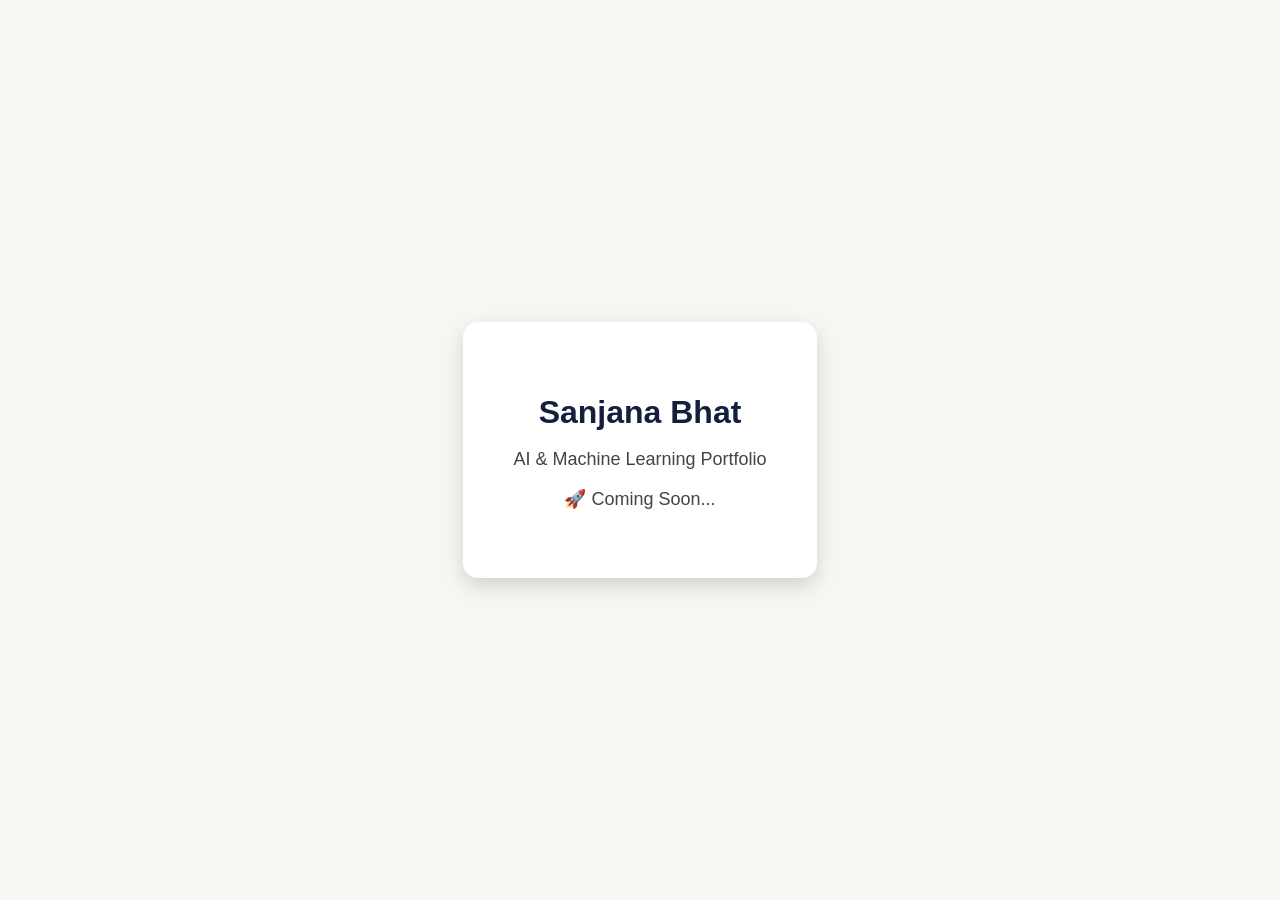
==== index.html @ 300ac65f "Add initial HTML structure for portfolio page" ====
<!DOCTYPE html>
<html lang="en">
<head>
<meta charset="UTF-8">
<meta name="viewport" content="width=device-width, initial-scale=1.0">
<title>Sanjana Bhat</title>

<style>

body{

display:flex;

justify-content:center;

align-items:center;

height:100vh;

margin:0;

background:#F7F6F3;

font-family:Arial,sans-serif;

}

.card{

text-align:center;

padding:50px;

background:white;

border-radius:15px;

box-shadow:0 8px 20px rgba(0,0,0,0.15);

}

h1{

color:#12203D;

margin-bottom:10px;

}

p{

color:#444;

font-size:18px;

}

</style>

</head>

<body>

<div class="card">

<h1>Sanjana Bhat</h1>

<p>AI & Machine Learning Portfolio</p>

<p>🚀 Coming Soon...</p>

</div>

</body>

</html>
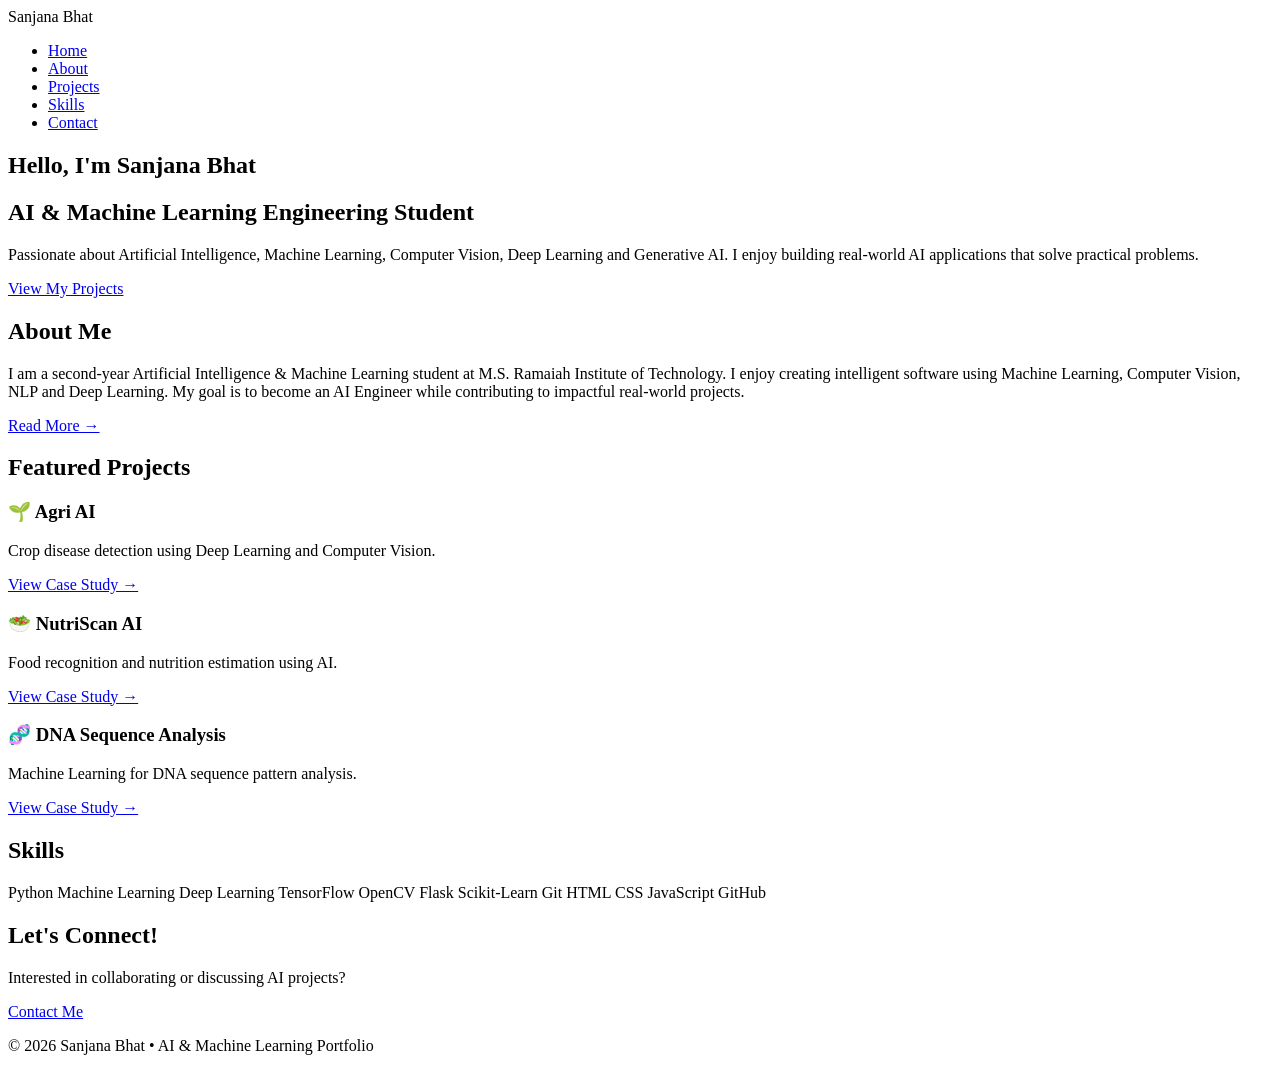
==== commit 6679aa2f: "Update index.html" ====
--- a/index.html
+++ b/index.html
@@ -1,76 +1,217 @@
 <!DOCTYPE html>
 <html lang="en">
 <head>
-<meta charset="UTF-8">
-<meta name="viewport" content="width=device-width, initial-scale=1.0">
-<title>Sanjana Bhat</title>
-
-<style>
-
-body{
-
-display:flex;
-
-justify-content:center;
-
-align-items:center;
-
-height:100vh;
-
-margin:0;
-
-background:#F7F6F3;
-
-font-family:Arial,sans-serif;
-
-}
-
-.card{
-
-text-align:center;
-
-padding:50px;
-
-background:white;
-
-border-radius:15px;
-
-box-shadow:0 8px 20px rgba(0,0,0,0.15);
-
-}
-
-h1{
-
-color:#12203D;
-
-margin-bottom:10px;
-
-}
-
-p{
-
-color:#444;
-
-font-size:18px;
-
-}
-
-</style>
-
+    <meta charset="UTF-8">
+    <meta name="viewport" content="width=device-width, initial-scale=1.0">
+    <title>Sanjana Bhat | AI & ML Portfolio</title>
+
+    <link rel="stylesheet" href="css/style.css">
+
+    <link href="https://fonts.googleapis.com/css2?family=Poppins:wght@300;400;600;700&display=swap" rel="stylesheet">
 </head>
 
 <body>
 
+<header>
+
+<nav class="navbar">
+
+<div class="logo">
+Sanjana Bhat
+</div>
+
+<ul class="nav-links">
+
+<li><a href="index.html">Home</a></li>
+
+<li><a href="about.html">About</a></li>
+
+<li><a href="projects.html">Projects</a></li>
+
+<li><a href="skills.html">Skills</a></li>
+
+<li><a href="contact.html">Contact</a></li>
+
+</ul>
+
+</nav>
+
+</header>
+
+<section class="hero">
+
+<div class="hero-content">
+
+<h1>Hello, I'm <span>Sanjana Bhat</span></h1>
+
+<h2>AI & Machine Learning Engineering Student</h2>
+
+<p>
+
+Passionate about Artificial Intelligence, Machine Learning, Computer Vision,
+Deep Learning and Generative AI. I enjoy building real-world AI applications
+that solve practical problems.
+
+</p>
+
+<a href="projects.html" class="btn">
+View My Projects
+</a>
+
+</div>
+
+</section>
+
+<section class="about-preview">
+
+<h2>About Me</h2>
+
+<p>
+
+I am a second-year Artificial Intelligence & Machine Learning student at
+M.S. Ramaiah Institute of Technology. I enjoy creating intelligent software
+using Machine Learning, Computer Vision, NLP and Deep Learning.
+
+My goal is to become an AI Engineer while contributing to impactful real-world
+projects.
+
+</p>
+
+<a href="about.html" class="btn-small">
+
+Read More →
+
+</a>
+
+</section>
+
+<section class="projects-preview">
+
+<h2>Featured Projects</h2>
+
+<div class="cards">
+
 <div class="card">
 
-<h1>Sanjana Bhat</h1>
-
-<p>AI & Machine Learning Portfolio</p>
-
-<p>🚀 Coming Soon...</p>
-
-</div>
+<h3>🌱 Agri AI</h3>
+
+<p>
+
+Crop disease detection using Deep Learning and Computer Vision.
+
+</p>
+
+<a href="projects/agriai.html">
+
+View Case Study →
+
+</a>
+
+</div>
+
+<div class="card">
+
+<h3>🥗 NutriScan AI</h3>
+
+<p>
+
+Food recognition and nutrition estimation using AI.
+
+</p>
+
+<a href="projects/nutriscan.html">
+
+View Case Study →
+
+</a>
+
+</div>
+
+<div class="card">
+
+<h3>🧬 DNA Sequence Analysis</h3>
+
+<p>
+
+Machine Learning for DNA sequence pattern analysis.
+
+</p>
+
+<a href="projects/dna.html">
+
+View Case Study →
+
+</a>
+
+</div>
+
+</div>
+
+</section>
+
+<section class="skills-preview">
+
+<h2>Skills</h2>
+
+<div class="skills">
+
+<span>Python</span>
+
+<span>Machine Learning</span>
+
+<span>Deep Learning</span>
+
+<span>TensorFlow</span>
+
+<span>OpenCV</span>
+
+<span>Flask</span>
+
+<span>Scikit-Learn</span>
+
+<span>Git</span>
+
+<span>HTML</span>
+
+<span>CSS</span>
+
+<span>JavaScript</span>
+
+<span>GitHub</span>
+
+</div>
+
+</section>
+
+<section class="contact-preview">
+
+<h2>Let's Connect!</h2>
+
+<p>
+
+Interested in collaborating or discussing AI projects?
+
+</p>
+
+<a href="contact.html" class="btn">
+
+Contact Me
+
+</a>
+
+</section>
+
+<footer>
+
+<p>
+
+© 2026 Sanjana Bhat • AI & Machine Learning Portfolio
+
+</p>
+
+</footer>
+
+<script src="js/script.js"></script>
 
 </body>
-
 </html>
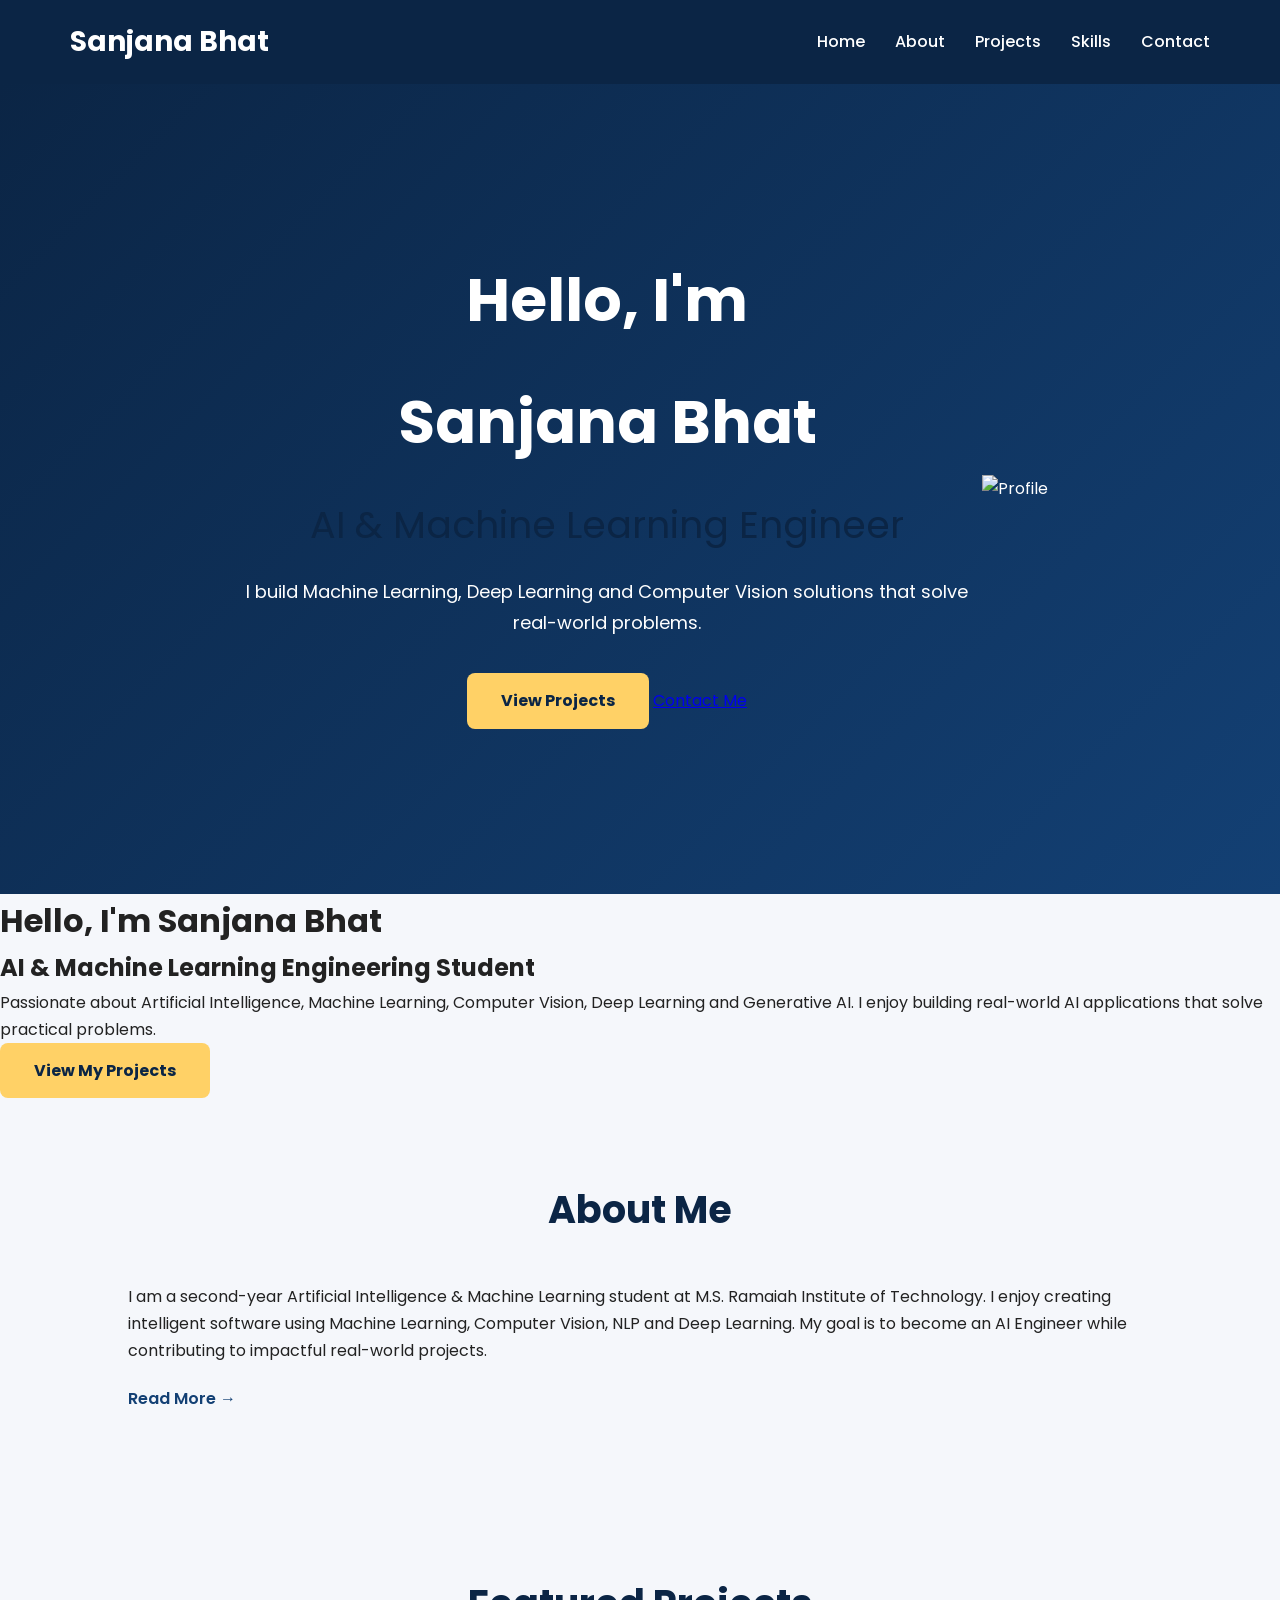
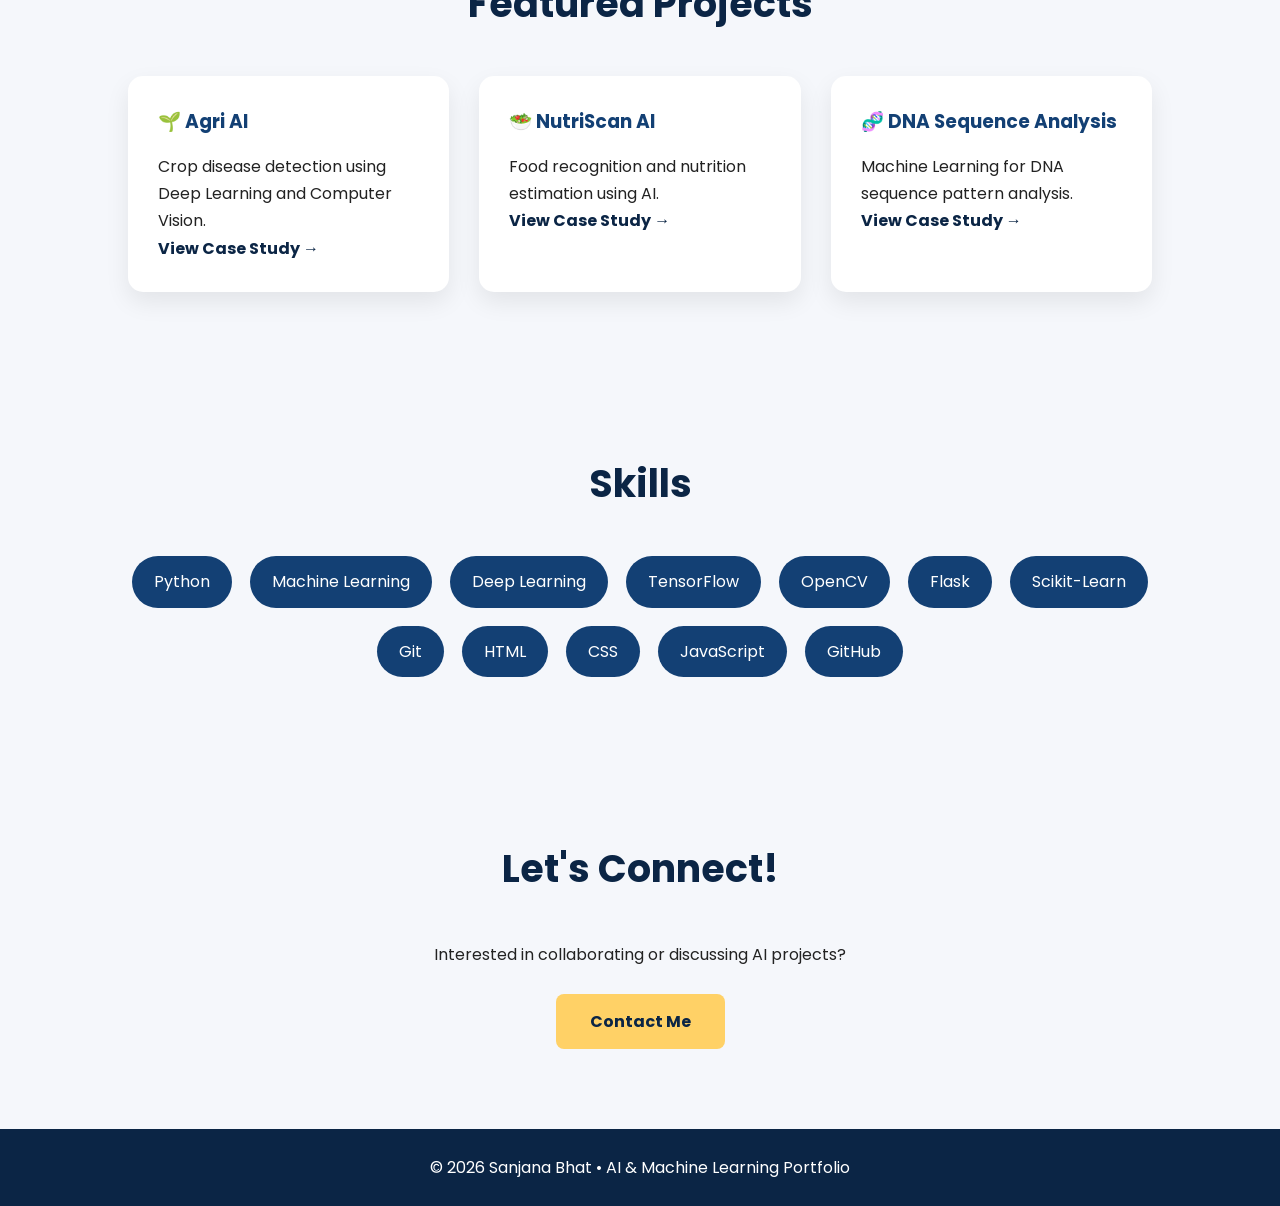
==== commit 5b43411e: "Add hero section with introduction and buttons Added hero section with personal introduction and pro" ====
--- a/index.html
+++ b/index.html
@@ -42,6 +42,46 @@
 
 <div class="hero-content">
 
+<h1>Hello, I'm</h1>
+
+<h1 class="highlight">
+Sanjana Bhat
+</h1>
+
+<h2>
+AI & Machine Learning Engineer
+</h2>
+
+<p>
+
+I build Machine Learning, Deep Learning and Computer Vision solutions that solve real-world problems.
+
+</p>
+
+<div class="hero-buttons">
+
+<a href="projects.html" class="btn">
+View Projects
+</a>
+
+<a href="contact.html" class="btn-outline">
+Contact Me
+</a>
+
+</div>
+
+</div>
+
+<div class="hero-image">
+
+<img src="images/profile.png" alt="Profile">
+
+</div>
+
+</section>
+
+<div class="hero-content">
+
 <h1>Hello, I'm <span>Sanjana Bhat</span></h1>
 
 <h2>AI & Machine Learning Engineering Student</h2>
--- a/css/style.css
+++ b/css/style.css
@@ -0,0 +1,241 @@
+/* ==========================
+   Google Font
+========================== */
+
+@import url('https://fonts.googleapis.com/css2?family=Poppins:wght@300;400;500;600;700&display=swap');
+
+/* ==========================
+   Reset
+========================== */
+
+*{
+    margin:0;
+    padding:0;
+    box-sizing:border-box;
+    scroll-behavior:smooth;
+}
+
+body{
+    font-family:'Poppins',sans-serif;
+    background:#f5f7fb;
+    color:#222;
+    line-height:1.7;
+}
+
+/* ==========================
+   Navbar
+========================== */
+
+header{
+    width:100%;
+    background:#0b2545;
+    position:sticky;
+    top:0;
+    z-index:1000;
+}
+
+.navbar{
+    max-width:1200px;
+    margin:auto;
+    display:flex;
+    justify-content:space-between;
+    align-items:center;
+    padding:18px 30px;
+}
+
+.logo{
+    color:white;
+    font-size:28px;
+    font-weight:700;
+}
+
+.nav-links{
+    list-style:none;
+    display:flex;
+    gap:30px;
+}
+
+.nav-links a{
+    color:white;
+    text-decoration:none;
+    transition:.3s;
+    font-weight:500;
+}
+
+.nav-links a:hover{
+    color:#ffd166;
+}
+
+/* ==========================
+   Hero
+========================== */
+
+.hero{
+    min-height:90vh;
+    display:flex;
+    justify-content:center;
+    align-items:center;
+    text-align:center;
+    padding:40px;
+    background:linear-gradient(135deg,#0b2545,#134074);
+    color:white;
+}
+
+.hero h1{
+    font-size:60px;
+    margin-bottom:20px;
+}
+
+.hero span{
+    color:#ffd166;
+}
+
+.hero h2{
+    margin-bottom:20px;
+    font-weight:400;
+}
+
+.hero p{
+    max-width:750px;
+    margin:auto;
+    font-size:18px;
+    margin-bottom:35px;
+}
+
+.btn{
+    display:inline-block;
+    padding:14px 34px;
+    border-radius:8px;
+    background:#ffd166;
+    color:#0b2545;
+    text-decoration:none;
+    font-weight:bold;
+    transition:.3s;
+}
+
+.btn:hover{
+    background:white;
+}
+
+.btn-small{
+    display:inline-block;
+    margin-top:20px;
+    color:#134074;
+    text-decoration:none;
+    font-weight:600;
+}
+
+/* ==========================
+   Sections
+========================== */
+
+section{
+    padding:80px 10%;
+}
+
+section h2{
+    text-align:center;
+    margin-bottom:40px;
+    font-size:38px;
+    color:#0b2545;
+}
+
+/* ==========================
+   Cards
+========================== */
+
+.cards{
+    display:grid;
+    grid-template-columns:repeat(auto-fit,minmax(280px,1fr));
+    gap:30px;
+}
+
+.card{
+    background:white;
+    padding:30px;
+    border-radius:15px;
+    box-shadow:0 10px 25px rgba(0,0,0,.08);
+    transition:.3s;
+}
+
+.card:hover{
+    transform:translateY(-10px);
+}
+
+.card h3{
+    margin-bottom:15px;
+    color:#134074;
+}
+
+.card a{
+    text-decoration:none;
+    color:#0b2545;
+    font-weight:bold;
+}
+
+/* ==========================
+   Skills
+========================== */
+
+.skills{
+    display:flex;
+    flex-wrap:wrap;
+    justify-content:center;
+    gap:18px;
+}
+
+.skills span{
+    background:#134074;
+    color:white;
+    padding:12px 22px;
+    border-radius:30px;
+}
+
+/* ==========================
+   Contact
+========================== */
+
+.contact-preview{
+    text-align:center;
+}
+
+.contact-preview p{
+    margin-bottom:25px;
+}
+
+/* ==========================
+   Footer
+========================== */
+
+footer{
+    background:#0b2545;
+    color:white;
+    text-align:center;
+    padding:25px;
+}
+
+/* ==========================
+   Responsive
+========================== */
+
+@media(max-width:768px){
+
+.hero h1{
+    font-size:38px;
+}
+
+.navbar{
+    flex-direction:column;
+}
+
+.nav-links{
+    margin-top:20px;
+    flex-wrap:wrap;
+    justify-content:center;
+}
+
+section{
+    padding:60px 8%;
+}
+
+}
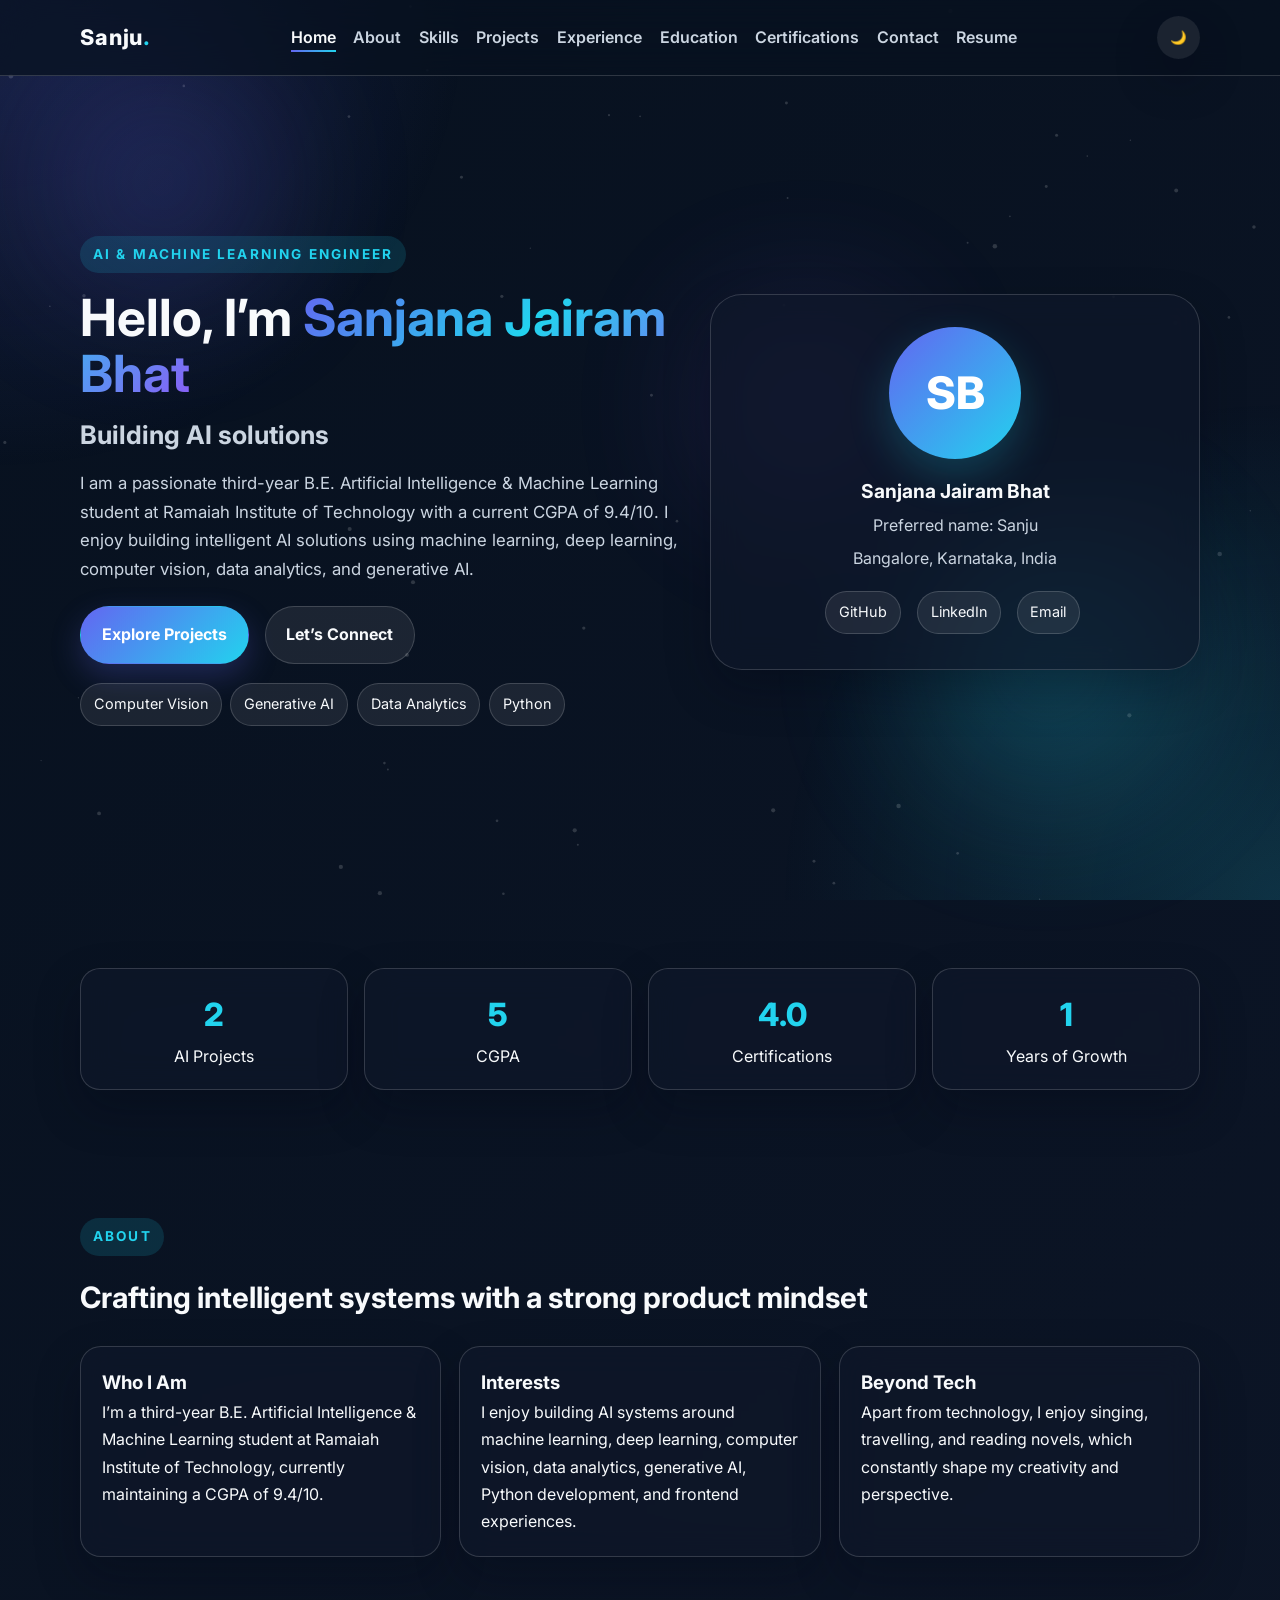
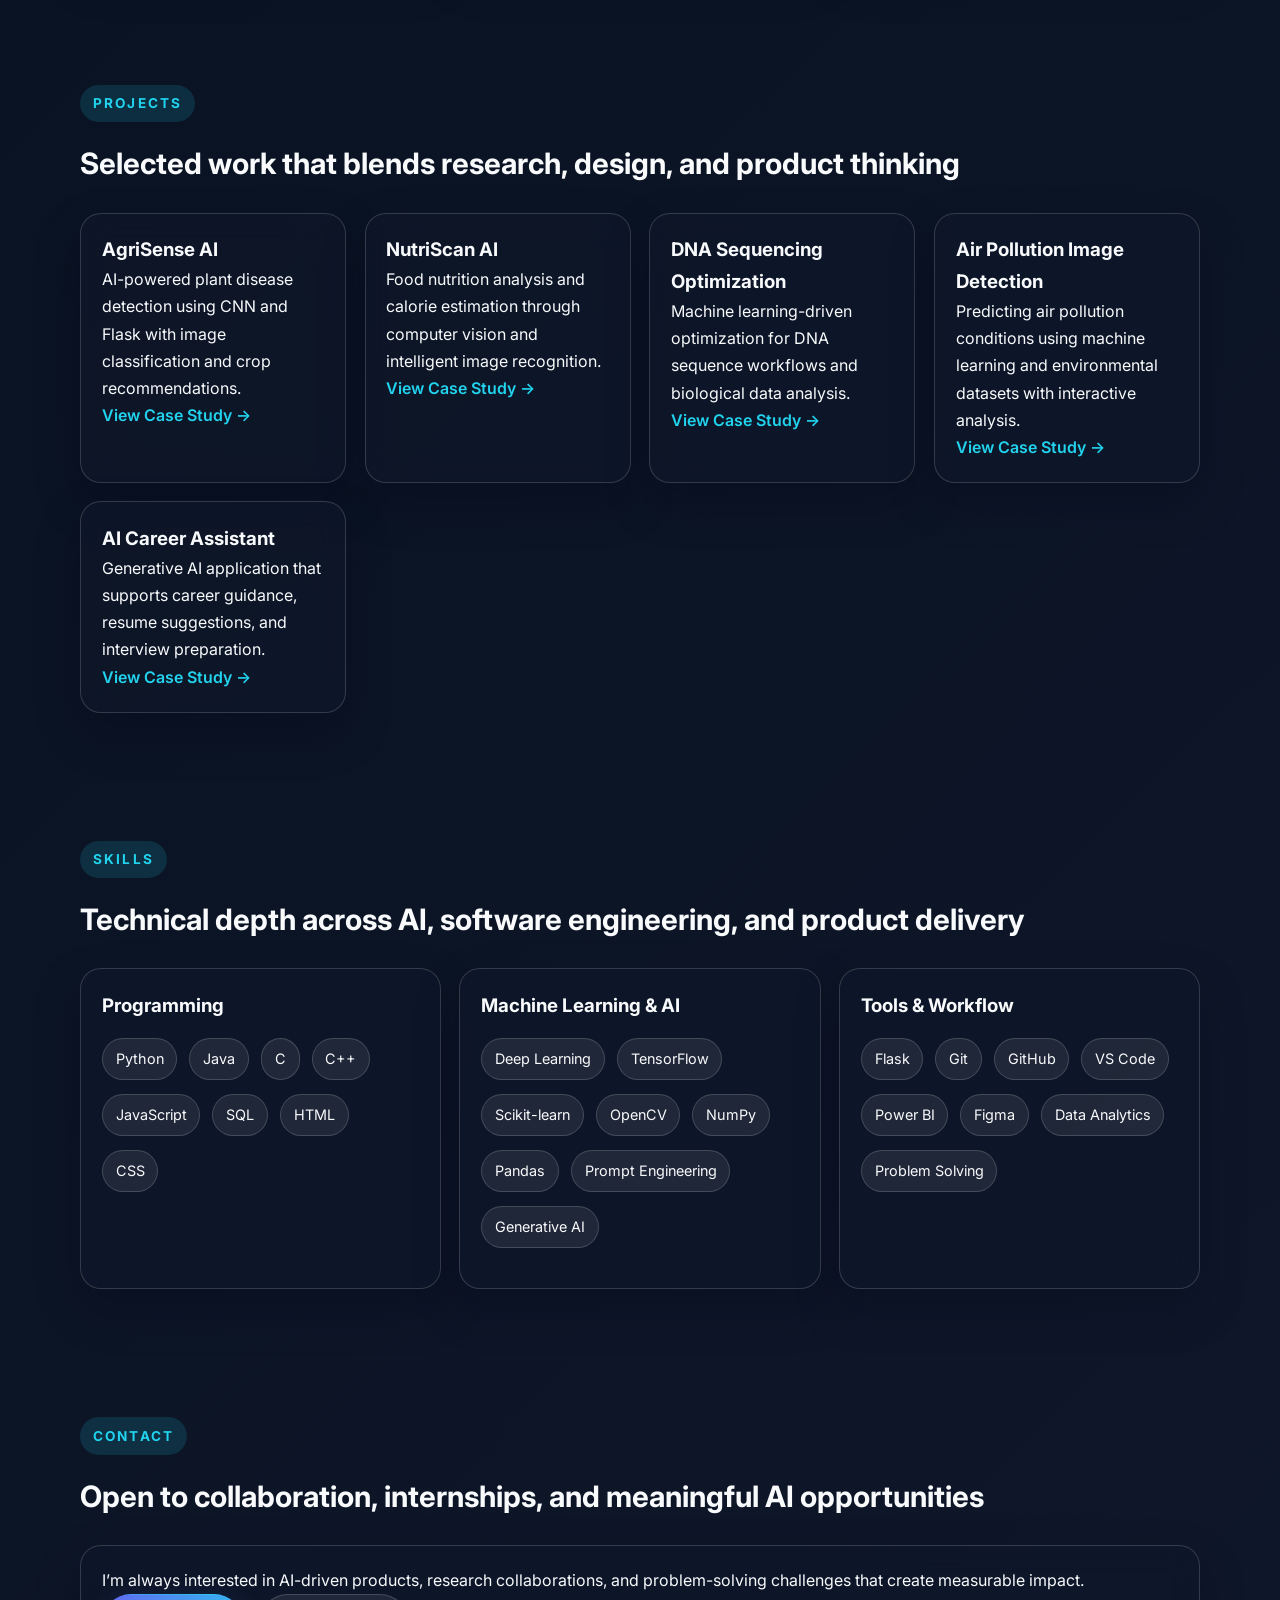
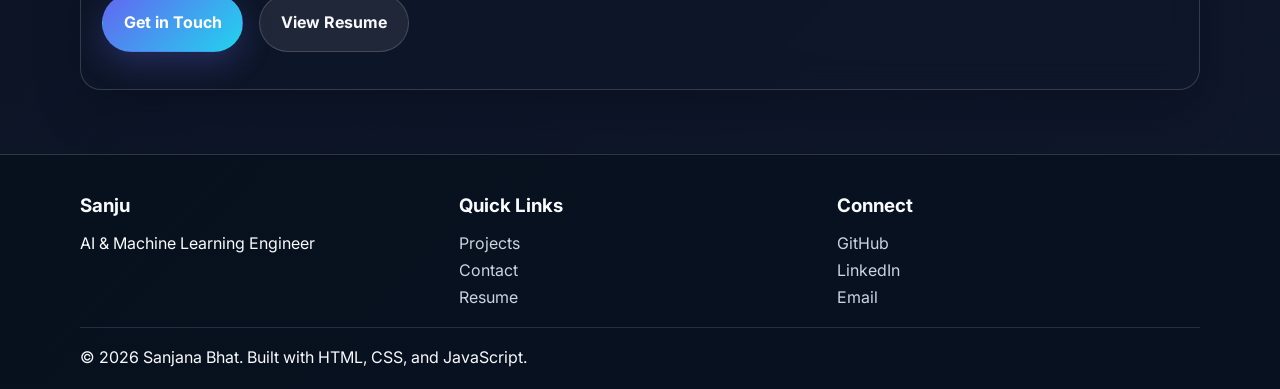
==== commit 4b74b0ec: "Redesign portfolio" ====
--- a/index.html
+++ b/index.html
@@ -1,257 +1,240 @@
 <!DOCTYPE html>
 <html lang="en">
-<head>
-    <meta charset="UTF-8">
-    <meta name="viewport" content="width=device-width, initial-scale=1.0">
+  <head>
+    <meta charset="UTF-8" />
+    <meta name="viewport" content="width=device-width, initial-scale=1.0" />
+    <meta name="description" content="Sanjana Jairam Bhat is a third-year AI and Machine Learning student building solutions in computer vision, generative AI, data analytics, and practical product development." />
+    <meta name="keywords" content="Sanjana Bhat, AI engineer, machine learning, computer vision, generative AI, portfolio" />
+    <meta name="theme-color" content="#0f172a" />
     <title>Sanjana Bhat | AI & ML Portfolio</title>
-
-    <link rel="stylesheet" href="css/style.css">
-
-    <link href="https://fonts.googleapis.com/css2?family=Poppins:wght@300;400;600;700&display=swap" rel="stylesheet">
-</head>
-
-<body>
-
-<header>
-
-<nav class="navbar">
-
-<div class="logo">
-Sanjana Bhat
-</div>
-
-<ul class="nav-links">
-
-<li><a href="index.html">Home</a></li>
-
-<li><a href="about.html">About</a></li>
-
-<li><a href="projects.html">Projects</a></li>
-
-<li><a href="skills.html">Skills</a></li>
-
-<li><a href="contact.html">Contact</a></li>
-
-</ul>
-
-</nav>
-
-</header>
-
-<section class="hero">
-
-<div class="hero-content">
-
-<h1>Hello, I'm</h1>
-
-<h1 class="highlight">
-Sanjana Bhat
-</h1>
-
-<h2>
-AI & Machine Learning Engineer
-</h2>
-
-<p>
-
-I build Machine Learning, Deep Learning and Computer Vision solutions that solve real-world problems.
-
-</p>
-
-<div class="hero-buttons">
-
-<a href="projects.html" class="btn">
-View Projects
-</a>
-
-<a href="contact.html" class="btn-outline">
-Contact Me
-</a>
-
-</div>
-
-</div>
-
-<div class="hero-image">
-
-<img src="images/profile.png" alt="Profile">
-
-</div>
-
-</section>
-
-<div class="hero-content">
-
-<h1>Hello, I'm <span>Sanjana Bhat</span></h1>
-
-<h2>AI & Machine Learning Engineering Student</h2>
-
-<p>
-
-Passionate about Artificial Intelligence, Machine Learning, Computer Vision,
-Deep Learning and Generative AI. I enjoy building real-world AI applications
-that solve practical problems.
-
-</p>
-
-<a href="projects.html" class="btn">
-View My Projects
-</a>
-
-</div>
-
-</section>
-
-<section class="about-preview">
-
-<h2>About Me</h2>
-
-<p>
-
-I am a second-year Artificial Intelligence & Machine Learning student at
-M.S. Ramaiah Institute of Technology. I enjoy creating intelligent software
-using Machine Learning, Computer Vision, NLP and Deep Learning.
-
-My goal is to become an AI Engineer while contributing to impactful real-world
-projects.
-
-</p>
-
-<a href="about.html" class="btn-small">
-
-Read More →
-
-</a>
-
-</section>
-
-<section class="projects-preview">
-
-<h2>Featured Projects</h2>
-
-<div class="cards">
-
-<div class="card">
-
-<h3>🌱 Agri AI</h3>
-
-<p>
-
-Crop disease detection using Deep Learning and Computer Vision.
-
-</p>
-
-<a href="projects/agriai.html">
-
-View Case Study →
-
-</a>
-
-</div>
-
-<div class="card">
-
-<h3>🥗 NutriScan AI</h3>
-
-<p>
-
-Food recognition and nutrition estimation using AI.
-
-</p>
-
-<a href="projects/nutriscan.html">
-
-View Case Study →
-
-</a>
-
-</div>
-
-<div class="card">
-
-<h3>🧬 DNA Sequence Analysis</h3>
-
-<p>
-
-Machine Learning for DNA sequence pattern analysis.
-
-</p>
-
-<a href="projects/dna.html">
-
-View Case Study →
-
-</a>
-
-</div>
-
-</div>
-
-</section>
-
-<section class="skills-preview">
-
-<h2>Skills</h2>
-
-<div class="skills">
-
-<span>Python</span>
-
-<span>Machine Learning</span>
-
-<span>Deep Learning</span>
-
-<span>TensorFlow</span>
-
-<span>OpenCV</span>
-
-<span>Flask</span>
-
-<span>Scikit-Learn</span>
-
-<span>Git</span>
-
-<span>HTML</span>
-
-<span>CSS</span>
-
-<span>JavaScript</span>
-
-<span>GitHub</span>
-
-</div>
-
-</section>
-
-<section class="contact-preview">
-
-<h2>Let's Connect!</h2>
-
-<p>
-
-Interested in collaborating or discussing AI projects?
-
-</p>
-
-<a href="contact.html" class="btn">
-
-Contact Me
-
-</a>
-
-</section>
-
-<footer>
-
-<p>
-
-© 2026 Sanjana Bhat • AI & Machine Learning Portfolio
-
-</p>
-
-</footer>
-
-<script src="js/script.js"></script>
-
-</body>
+    <link rel="preconnect" href="https://fonts.googleapis.com" />
+    <link rel="preconnect" href="https://fonts.gstatic.com" crossorigin />
+    <link href="https://fonts.googleapis.com/css2?family=Inter:wght@300;400;500;600;700;800&family=Poppins:wght@400;500;600;700&display=swap" rel="stylesheet" />
+    <link rel="stylesheet" href="css/style.css" />
+  </head>
+  <body id="top">
+    <div class="loading-screen" aria-hidden="true">
+      <div class="loader"></div>
+    </div>
+    <canvas id="particle-canvas"></canvas>
+    <div class="blob blob-1"></div>
+    <div class="blob blob-2"></div>
+    <div class="blob blob-3"></div>
+
+    <header class="site-header">
+      <nav class="navbar container">
+        <a href="index.html" class="logo">Sanju<span>.</span></a>
+        <button class="nav-toggle" aria-label="Toggle navigation" aria-expanded="false">
+          <span></span><span></span><span></span>
+        </button>
+        <ul class="nav-links">
+          <li><a href="index.html" class="active">Home</a></li>
+          <li><a href="about.html">About</a></li>
+          <li><a href="skills.html">Skills</a></li>
+          <li><a href="projects.html">Projects</a></li>
+          <li><a href="experience.html">Experience</a></li>
+          <li><a href="education.html">Education</a></li>
+          <li><a href="certifications.html">Certifications</a></li>
+          <li><a href="contact.html">Contact</a></li>
+          <li><a href="resume.html">Resume</a></li>
+        </ul>
+        <button class="theme-toggle" aria-label="Toggle dark mode">🌙</button>
+      </nav>
+    </header>
+
+    <main>
+      <section class="hero section-shell">
+        <div class="container hero-grid">
+          <div class="hero-content reveal">
+            <p class="eyebrow">AI &amp; Machine Learning Engineer</p>
+            <h1>Hello, I’m <span class="gradient-text">Sanjana Jairam Bhat</span></h1>
+            <h2>Building <span class="typing-text">AI solutions</span></h2>
+            <p class="hero-copy">
+              I am a passionate third-year B.E. Artificial Intelligence &amp; Machine Learning student at Ramaiah Institute of Technology with a current CGPA of 9.4/10. I enjoy building intelligent AI solutions using machine learning, deep learning, computer vision, data analytics, and generative AI.
+            </p>
+            <div class="hero-actions">
+              <a class="btn btn-primary" href="projects.html">Explore Projects</a>
+              <a class="btn btn-secondary" href="contact.html">Let’s Connect</a>
+            </div>
+            <div class="hero-highlights">
+              <span class="pill">Computer Vision</span>
+              <span class="pill">Generative AI</span>
+              <span class="pill">Data Analytics</span>
+              <span class="pill">Python</span>
+            </div>
+          </div>
+
+          <div class="hero-visual reveal">
+            <div class="glass-panel avatar-card">
+              <div class="avatar">SB</div>
+              <h3 class="avatar-name">Sanjana Jairam Bhat</h3>
+              <p class="avatar-role">Preferred name: Sanju</p>
+              <p class="avatar-location">Bangalore, Karnataka, India</p>
+              <div class="hero-socials">
+                <a href="https://github.com/sanjanabhat846" target="_blank" rel="noreferrer">GitHub</a>
+                <a href="https://linkedin.com/in/sanjana-bhat-24677a329" target="_blank" rel="noreferrer">LinkedIn</a>
+                <a href="mailto:sanjanabhat846@gmail.com">Email</a>
+              </div>
+            </div>
+          </div>
+        </div>
+      </section>
+
+      <section class="section-shell">
+        <div class="container stats-grid reveal">
+          <article class="stat-card">
+            <h3 class="counter" data-target="5">0</h3>
+            <p>AI Projects</p>
+          </article>
+          <article class="stat-card">
+            <h3 class="counter" data-target="9.4">0</h3>
+            <p>CGPA</p>
+          </article>
+          <article class="stat-card">
+            <h3 class="counter" data-target="9">0</h3>
+            <p>Certifications</p>
+          </article>
+          <article class="stat-card">
+            <h3 class="counter" data-target="2">0</h3>
+            <p>Years of Growth</p>
+          </article>
+        </div>
+      </section>
+
+      <section class="section-shell">
+        <div class="container">
+          <div class="section-heading reveal">
+            <p class="eyebrow">About</p>
+            <h2>Crafting intelligent systems with a strong product mindset</h2>
+          </div>
+          <div class="card-grid reveal">
+            <article class="feature-card">
+              <h3>Who I Am</h3>
+              <p>I’m a third-year B.E. Artificial Intelligence &amp; Machine Learning student at Ramaiah Institute of Technology, currently maintaining a CGPA of 9.4/10.</p>
+            </article>
+            <article class="feature-card">
+              <h3>Interests</h3>
+              <p>I enjoy building AI systems around machine learning, deep learning, computer vision, data analytics, generative AI, Python development, and frontend experiences.</p>
+            </article>
+            <article class="feature-card">
+              <h3>Beyond Tech</h3>
+              <p>Apart from technology, I enjoy singing, travelling, and reading novels, which constantly shape my creativity and perspective.</p>
+            </article>
+          </div>
+        </div>
+      </section>
+
+      <section class="section-shell">
+        <div class="container">
+          <div class="section-heading reveal">
+            <p class="eyebrow">Projects</p>
+            <h2>Selected work that blends research, design, and product thinking</h2>
+          </div>
+          <div class="card-grid reveal">
+            <article class="project-card">
+              <h3>AgriSense AI</h3>
+              <p>AI-powered plant disease detection using CNN and Flask with image classification and crop recommendations.</p>
+              <a href="projects/agriai.html">View Case Study →</a>
+            </article>
+            <article class="project-card">
+              <h3>NutriScan AI</h3>
+              <p>Food nutrition analysis and calorie estimation through computer vision and intelligent image recognition.</p>
+              <a href="projects/nutriscan.html">View Case Study →</a>
+            </article>
+            <article class="project-card">
+              <h3>DNA Sequencing Optimization</h3>
+              <p>Machine learning-driven optimization for DNA sequence workflows and biological data analysis.</p>
+              <a href="projects/dna.html">View Case Study →</a>
+            </article>
+            <article class="project-card">
+              <h3>Air Pollution Image Detection</h3>
+              <p>Predicting air pollution conditions using machine learning and environmental datasets with interactive analysis.</p>
+              <a href="projects/airpollution.html">View Case Study →</a>
+            </article>
+            <article class="project-card">
+              <h3>AI Career Assistant</h3>
+              <p>Generative AI application that supports career guidance, resume suggestions, and interview preparation.</p>
+              <a href="projects/careerassistant.html">View Case Study →</a>
+            </article>
+          </div>
+        </div>
+      </section>
+
+      <section class="section-shell">
+        <div class="container">
+          <div class="section-heading reveal">
+            <p class="eyebrow">Skills</p>
+            <h2>Technical depth across AI, software engineering, and product delivery</h2>
+          </div>
+          <div class="card-grid reveal">
+            <article class="skill-card">
+              <h3>Programming</h3>
+              <div class="skill-list">
+                <span class="pill">Python</span><span class="pill">Java</span><span class="pill">C</span><span class="pill">C++</span><span class="pill">JavaScript</span><span class="pill">SQL</span><span class="pill">HTML</span><span class="pill">CSS</span>
+              </div>
+            </article>
+            <article class="skill-card">
+              <h3>Machine Learning &amp; AI</h3>
+              <div class="skill-list">
+                <span class="pill">Deep Learning</span><span class="pill">TensorFlow</span><span class="pill">Scikit-learn</span><span class="pill">OpenCV</span><span class="pill">NumPy</span><span class="pill">Pandas</span><span class="pill">Prompt Engineering</span><span class="pill">Generative AI</span>
+              </div>
+            </article>
+            <article class="skill-card">
+              <h3>Tools &amp; Workflow</h3>
+              <div class="skill-list">
+                <span class="pill">Flask</span><span class="pill">Git</span><span class="pill">GitHub</span><span class="pill">VS Code</span><span class="pill">Power BI</span><span class="pill">Figma</span><span class="pill">Data Analytics</span><span class="pill">Problem Solving</span>
+              </div>
+            </article>
+          </div>
+        </div>
+      </section>
+
+      <section class="section-shell">
+        <div class="container">
+          <div class="section-heading reveal">
+            <p class="eyebrow">Contact</p>
+            <h2>Open to collaboration, internships, and meaningful AI opportunities</h2>
+          </div>
+          <div class="contact-card reveal">
+            <p>I’m always interested in AI-driven products, research collaborations, and problem-solving challenges that create measurable impact.</p>
+            <div class="hero-actions">
+              <a class="btn btn-primary" href="contact.html">Get in Touch</a>
+              <a class="btn btn-secondary" href="resume.html">View Resume</a>
+            </div>
+          </div>
+        </div>
+      </section>
+    </main>
+
+    <footer class="site-footer">
+      <div class="container footer-grid">
+        <div>
+          <h3>Sanju</h3>
+          <p>AI &amp; Machine Learning Engineer</p>
+        </div>
+        <div>
+          <h3>Quick Links</h3>
+          <ul>
+            <li><a href="projects.html">Projects</a></li>
+            <li><a href="contact.html">Contact</a></li>
+            <li><a href="resume.html">Resume</a></li>
+          </ul>
+        </div>
+        <div>
+          <h3>Connect</h3>
+          <ul>
+            <li><a href="https://github.com/sanjanabhat846" target="_blank" rel="noreferrer">GitHub</a></li>
+            <li><a href="https://linkedin.com/in/sanjana-bhat-24677a329" target="_blank" rel="noreferrer">LinkedIn</a></li>
+            <li><a href="mailto:sanjanabhat846@gmail.com">Email</a></li>
+          </ul>
+        </div>
+      </div>
+      <div class="container footer-bottom">
+        <p>© 2026 Sanjana Bhat. Built with HTML, CSS, and JavaScript.</p>
+        <a href="#top" class="back-to-top">↑ Back to top</a>
+      </div>
+    </footer>
+
+    <script src="js/script.js"></script>
+  </body>
 </html>
--- a/css/style.css
+++ b/css/style.css
@@ -1,241 +1,777 @@
-/* ==========================
-   Google Font
-========================== */
-
-@import url('https://fonts.googleapis.com/css2?family=Poppins:wght@300;400;500;600;700&display=swap');
-
-/* ==========================
-   Reset
-========================== */
-
-*{
-    margin:0;
-    padding:0;
-    box-sizing:border-box;
-    scroll-behavior:smooth;
-}
-
-body{
-    font-family:'Poppins',sans-serif;
-    background:#f5f7fb;
-    color:#222;
-    line-height:1.7;
-}
-
-/* ==========================
-   Navbar
-========================== */
-
-header{
-    width:100%;
-    background:#0b2545;
-    position:sticky;
-    top:0;
-    z-index:1000;
-}
-
-.navbar{
-    max-width:1200px;
-    margin:auto;
-    display:flex;
-    justify-content:space-between;
-    align-items:center;
-    padding:18px 30px;
-}
-
-.logo{
-    color:white;
-    font-size:28px;
-    font-weight:700;
-}
-
-.nav-links{
-    list-style:none;
-    display:flex;
-    gap:30px;
-}
-
-.nav-links a{
-    color:white;
-    text-decoration:none;
-    transition:.3s;
-    font-weight:500;
-}
-
-.nav-links a:hover{
-    color:#ffd166;
-}
-
-/* ==========================
-   Hero
-========================== */
-
-.hero{
-    min-height:90vh;
-    display:flex;
-    justify-content:center;
-    align-items:center;
-    text-align:center;
-    padding:40px;
-    background:linear-gradient(135deg,#0b2545,#134074);
-    color:white;
-}
-
-.hero h1{
-    font-size:60px;
-    margin-bottom:20px;
-}
-
-.hero span{
-    color:#ffd166;
-}
-
-.hero h2{
-    margin-bottom:20px;
-    font-weight:400;
-}
-
-.hero p{
-    max-width:750px;
-    margin:auto;
-    font-size:18px;
-    margin-bottom:35px;
-}
-
-.btn{
-    display:inline-block;
-    padding:14px 34px;
-    border-radius:8px;
-    background:#ffd166;
-    color:#0b2545;
-    text-decoration:none;
-    font-weight:bold;
-    transition:.3s;
-}
-
-.btn:hover{
-    background:white;
-}
-
-.btn-small{
-    display:inline-block;
-    margin-top:20px;
-    color:#134074;
-    text-decoration:none;
-    font-weight:600;
-}
-
-/* ==========================
-   Sections
-========================== */
-
-section{
-    padding:80px 10%;
-}
-
-section h2{
-    text-align:center;
-    margin-bottom:40px;
-    font-size:38px;
-    color:#0b2545;
-}
-
-/* ==========================
-   Cards
-========================== */
-
-.cards{
-    display:grid;
-    grid-template-columns:repeat(auto-fit,minmax(280px,1fr));
-    gap:30px;
-}
-
-.card{
-    background:white;
-    padding:30px;
-    border-radius:15px;
-    box-shadow:0 10px 25px rgba(0,0,0,.08);
-    transition:.3s;
-}
-
-.card:hover{
-    transform:translateY(-10px);
-}
-
-.card h3{
-    margin-bottom:15px;
-    color:#134074;
-}
-
-.card a{
-    text-decoration:none;
-    color:#0b2545;
-    font-weight:bold;
-}
-
-/* ==========================
-   Skills
-========================== */
-
-.skills{
-    display:flex;
-    flex-wrap:wrap;
-    justify-content:center;
-    gap:18px;
-}
-
-.skills span{
-    background:#134074;
-    color:white;
-    padding:12px 22px;
-    border-radius:30px;
-}
-
-/* ==========================
-   Contact
-========================== */
-
-.contact-preview{
-    text-align:center;
-}
-
-.contact-preview p{
-    margin-bottom:25px;
-}
-
-/* ==========================
-   Footer
-========================== */
-
-footer{
-    background:#0b2545;
-    color:white;
-    text-align:center;
-    padding:25px;
-}
-
-/* ==========================
-   Responsive
-========================== */
-
-@media(max-width:768px){
-
-.hero h1{
-    font-size:38px;
-}
-
-.navbar{
-    flex-direction:column;
-}
-
-.nav-links{
-    margin-top:20px;
-    flex-wrap:wrap;
-    justify-content:center;
-}
-
-section{
-    padding:60px 8%;
-}
-
-}
+:root {
+  color-scheme: dark;
+  --bg: #07111f;
+  --bg-alt: #0f172a;
+  --surface: rgba(15, 23, 42, 0.7);
+  --surface-strong: rgba(255, 255, 255, 0.08);
+  --text: #f8fafc;
+  --muted: #cbd5e1;
+  --border: rgba(255, 255, 255, 0.16);
+  --accent: #6366f1;
+  --accent-2: #22d3ee;
+  --accent-3: #8b5cf6;
+  --shadow: 0 20px 45px rgba(2, 8, 23, 0.28);
+}
+
+body.light-theme {
+  color-scheme: light;
+  --bg: #f4f7ff;
+  --bg-alt: #ffffff;
+  --surface: rgba(255, 255, 255, 0.72);
+  --surface-strong: rgba(255, 255, 255, 0.95);
+  --text: #0f172a;
+  --muted: #475569;
+  --border: rgba(15, 23, 42, 0.12);
+  --shadow: 0 16px 45px rgba(15, 23, 42, 0.1);
+}
+
+* {
+  box-sizing: border-box;
+  margin: 0;
+  padding: 0;
+}
+
+html {
+  scroll-behavior: smooth;
+}
+
+body {
+  font-family: "Inter", "Poppins", sans-serif;
+  line-height: 1.7;
+  background: linear-gradient(135deg, var(--bg), var(--bg-alt));
+  color: var(--text);
+  min-height: 100vh;
+  overflow-x: hidden;
+  transition: background 0.3s ease, color 0.3s ease;
+}
+
+body::before {
+  content: "";
+  position: fixed;
+  inset: 0;
+  background: radial-gradient(circle at top left, rgba(99, 102, 241, 0.2), transparent 30%), radial-gradient(circle at bottom right, rgba(34, 211, 238, 0.16), transparent 32%);
+  pointer-events: none;
+  z-index: -2;
+}
+
+canvas {
+  position: fixed;
+  inset: 0;
+  z-index: -1;
+  opacity: 0.45;
+}
+
+.container {
+  width: min(1120px, calc(100% - 2rem));
+  margin: 0 auto;
+}
+
+.site-header {
+  position: sticky;
+  top: 0;
+  z-index: 1000;
+  backdrop-filter: blur(18px);
+  background: rgba(7, 17, 31, 0.72);
+  border-bottom: 1px solid var(--border);
+}
+
+body.light-theme .site-header {
+  background: rgba(255, 255, 255, 0.76);
+}
+
+.navbar {
+  display: flex;
+  align-items: center;
+  justify-content: space-between;
+  padding: 1rem 0;
+  gap: 1rem;
+}
+
+.logo {
+  color: var(--text);
+  text-decoration: none;
+  font-size: 1.35rem;
+  font-weight: 800;
+  letter-spacing: 0.04em;
+}
+
+.logo span {
+  color: var(--accent-2);
+}
+
+.nav-links {
+  display: flex;
+  gap: 1.1rem;
+  list-style: none;
+}
+
+.nav-links a {
+  color: var(--muted);
+  text-decoration: none;
+  font-weight: 600;
+  position: relative;
+  transition: color 0.25s ease;
+}
+
+.nav-links a:hover,
+.nav-links a.active {
+  color: var(--text);
+}
+
+.nav-links a::after {
+  content: "";
+  position: absolute;
+  left: 0;
+  bottom: -0.3rem;
+  width: 0;
+  height: 2px;
+  background: linear-gradient(90deg, var(--accent), var(--accent-2));
+  transition: width 0.25s ease;
+}
+
+.nav-links a:hover::after,
+.nav-links a.active::after {
+  width: 100%;
+}
+
+.nav-toggle,
+.theme-toggle {
+  border: 0;
+  background: var(--surface-strong);
+  color: var(--text);
+  border-radius: 999px;
+  width: 2.7rem;
+  height: 2.7rem;
+  display: grid;
+  place-items: center;
+  cursor: pointer;
+  box-shadow: var(--shadow);
+}
+
+.nav-toggle {
+  display: none;
+  flex-direction: column;
+  gap: 0.2rem;
+}
+
+.nav-toggle span {
+  width: 1.1rem;
+  height: 2px;
+  background: var(--text);
+  border-radius: 999px;
+}
+
+.section-shell {
+  padding: 4rem 0;
+}
+
+.hero {
+  min-height: 92vh;
+  display: grid;
+  align-items: center;
+  padding-top: 3rem;
+}
+
+.hero-grid {
+  display: grid;
+  grid-template-columns: 1.1fr 0.9fr;
+  gap: 2rem;
+  align-items: center;
+}
+
+.eyebrow {
+  display: inline-flex;
+  align-items: center;
+  padding: 0.45rem 0.8rem;
+  border-radius: 999px;
+  background: rgba(34, 211, 238, 0.14);
+  color: var(--accent-2);
+  font-size: 0.85rem;
+  letter-spacing: 0.16em;
+  text-transform: uppercase;
+  margin-bottom: 1rem;
+  font-weight: 700;
+}
+
+.hero h1,
+.inner-hero h1 {
+  font-size: clamp(2.2rem, 4vw, 3.8rem);
+  line-height: 1.1;
+  margin-bottom: 0.7rem;
+}
+
+.gradient-text {
+  background: linear-gradient(135deg, var(--accent), var(--accent-2), var(--accent-3));
+  -webkit-background-clip: text;
+  background-clip: text;
+  color: transparent;
+}
+
+.hero h2 {
+  font-size: clamp(1.1rem, 2.4vw, 1.6rem);
+  color: var(--muted);
+  margin-bottom: 0.8rem;
+}
+
+.hero-copy {
+  font-size: 1.05rem;
+  color: var(--muted);
+  max-width: 680px;
+  margin-bottom: 1.4rem;
+}
+
+.hero-actions {
+  display: flex;
+  gap: 1rem;
+  flex-wrap: wrap;
+  margin-bottom: 1rem;
+}
+
+.btn {
+  display: inline-flex;
+  align-items: center;
+  justify-content: center;
+  padding: 0.9rem 1.3rem;
+  border-radius: 999px;
+  text-decoration: none;
+  font-weight: 700;
+  transition: transform 0.3s ease, box-shadow 0.3s ease, background 0.3s ease;
+  cursor: pointer;
+  border: 1px solid transparent;
+}
+
+.btn:hover {
+  transform: translateY(-3px);
+}
+
+.btn-primary {
+  background: linear-gradient(135deg, var(--accent), var(--accent-2));
+  color: #fff;
+  box-shadow: 0 12px 30px rgba(99, 102, 241, 0.25);
+}
+
+.btn-secondary {
+  background: var(--surface-strong);
+  color: var(--text);
+  border-color: var(--border);
+}
+
+.pill,
+.hero-socials a {
+  display: inline-flex;
+  align-items: center;
+  gap: 0.35rem;
+  padding: 0.5rem 0.8rem;
+  border-radius: 999px;
+  background: var(--surface-strong);
+  color: var(--text);
+  border: 1px solid var(--border);
+  font-size: 0.9rem;
+  margin: 0.2rem 0.3rem 0.2rem 0;
+  text-decoration: none;
+}
+
+.glass-panel,
+.feature-card,
+.project-card,
+.skill-card,
+.stat-card,
+.timeline-card,
+.contact-card {
+  background: var(--surface);
+  border: 1px solid var(--border);
+  box-shadow: var(--shadow);
+  backdrop-filter: blur(16px);
+}
+
+.avatar-card {
+  padding: 2rem;
+  border-radius: 2rem;
+  text-align: center;
+}
+
+.avatar {
+  width: 132px;
+  height: 132px;
+  border-radius: 50%;
+  display: grid;
+  place-items: center;
+  margin: 0 auto 1rem;
+  font-size: 2.8rem;
+  font-weight: 800;
+  color: white;
+  background: linear-gradient(135deg, var(--accent), var(--accent-2));
+  box-shadow: 0 16px 42px rgba(34, 211, 238, 0.22);
+}
+
+.avatar-name {
+  font-size: 1.2rem;
+  margin-bottom: 0.25rem;
+}
+
+.avatar-role,
+.avatar-location {
+  color: var(--muted);
+  margin-bottom: 0.35rem;
+}
+
+.hero-socials {
+  display: flex;
+  justify-content: center;
+  gap: 0.7rem;
+  flex-wrap: wrap;
+  margin-top: 1rem;
+}
+
+.stats-grid {
+  display: grid;
+  grid-template-columns: repeat(4, minmax(0, 1fr));
+  gap: 1rem;
+}
+
+.stat-card {
+  border-radius: 1.25rem;
+  padding: 1.2rem;
+  text-align: center;
+}
+
+.counter {
+  font-size: 2rem;
+  font-weight: 800;
+  color: var(--accent-2);
+}
+
+.section-heading {
+  margin-bottom: 1.5rem;
+}
+
+.section-heading h2 {
+  font-size: clamp(1.5rem, 2.3vw, 2rem);
+}
+
+.card-grid {
+  display: grid;
+  grid-template-columns: repeat(auto-fit, minmax(240px, 1fr));
+  gap: 1.15rem;
+}
+
+.feature-card,
+.project-card,
+.skill-card,
+.timeline-card,
+.contact-card {
+  padding: 1.3rem;
+  border-radius: 1.3rem;
+  transition: transform 0.3s ease, border-color 0.3s ease;
+}
+
+.feature-card:hover,
+.project-card:hover,
+.skill-card:hover,
+.timeline-card:hover,
+.contact-card:hover {
+  transform: translateY(-6px);
+  border-color: rgba(34, 211, 238, 0.36);
+}
+
+.project-card a,
+.contact-list a {
+  color: var(--accent-2);
+  text-decoration: none;
+  font-weight: 600;
+}
+
+.skill-list {
+  display: flex;
+  flex-wrap: wrap;
+  gap: 0.45rem;
+  margin: 0.8rem 0 1rem;
+}
+
+.progress-row {
+  margin-top: 0.4rem;
+}
+
+.progress-row label {
+  color: var(--muted);
+  font-size: 0.95rem;
+}
+
+.progress-bar {
+  width: 100%;
+  height: 0.6rem;
+  border-radius: 999px;
+  background: rgba(148, 163, 184, 0.25);
+  overflow: hidden;
+  margin-top: 0.5rem;
+}
+
+.progress-bar span {
+  display: block;
+  height: 100%;
+  width: 0;
+  border-radius: inherit;
+  background: linear-gradient(90deg, var(--accent), var(--accent-2));
+  transition: width 1s ease;
+}
+
+.inner-hero {
+  padding: 4rem 0 2rem;
+  text-align: center;
+}
+
+.timeline {
+  position: relative;
+  display: grid;
+  gap: 1rem;
+}
+
+.timeline::before {
+  content: "";
+  position: absolute;
+  left: 0.86rem;
+  top: 0;
+  bottom: 0;
+  width: 2px;
+  background: linear-gradient(180deg, var(--accent), var(--accent-2));
+}
+
+.timeline-item {
+  position: relative;
+  padding-left: 2.2rem;
+}
+
+.timeline-marker {
+  position: absolute;
+  top: 0.35rem;
+  left: 0.2rem;
+  width: 1.1rem;
+  height: 1.1rem;
+  border-radius: 50%;
+  background: linear-gradient(135deg, var(--accent), var(--accent-2));
+  box-shadow: 0 0 0 4px rgba(34, 211, 238, 0.16);
+}
+
+.timeline-date {
+  color: var(--accent-2);
+  font-weight: 700;
+  margin-bottom: 0.3rem;
+}
+
+.timeline-company {
+  font-weight: 700;
+  margin-bottom: 0.35rem;
+}
+
+.contact-grid {
+  display: grid;
+  grid-template-columns: 0.95fr 1.05fr;
+  gap: 1rem;
+}
+
+.contact-list {
+  list-style: none;
+  display: grid;
+  gap: 0.7rem;
+  margin: 1rem 0;
+}
+
+.social-links {
+  display: flex;
+  flex-wrap: wrap;
+  gap: 0.6rem;
+}
+
+.contact-form {
+  display: grid;
+  gap: 0.8rem;
+}
+
+input,
+textarea {
+  width: 100%;
+  padding: 0.9rem 1rem;
+  border-radius: 0.95rem;
+  border: 1px solid var(--border);
+  background: var(--surface-strong);
+  color: var(--text);
+  font: inherit;
+}
+
+textarea {
+  min-height: 130px;
+  resize: vertical;
+}
+
+.map-card {
+  display: grid;
+  gap: 1rem;
+}
+
+.map-card-header {
+  display: flex;
+  gap: 0.9rem;
+  align-items: flex-start;
+}
+
+.map-icon {
+  width: 3rem;
+  height: 3rem;
+  display: grid;
+  place-items: center;
+  border-radius: 1rem;
+  background: linear-gradient(135deg, var(--accent), var(--accent-2));
+  color: #fff;
+  font-size: 1.25rem;
+  flex-shrink: 0;
+  box-shadow: 0 10px 24px rgba(34, 211, 238, 0.2);
+}
+
+.map-card h3 {
+  margin-bottom: 0.35rem;
+}
+
+.map-card p {
+  color: var(--muted);
+  line-height: 1.6;
+}
+
+.map-frame-wrap {
+  overflow: hidden;
+  border-radius: 1.1rem;
+  border: 1px solid rgba(255, 255, 255, 0.14);
+  box-shadow: inset 0 1px 0 rgba(255, 255, 255, 0.08);
+}
+
+.map-card iframe {
+  width: 100%;
+  min-height: 280px;
+  border: 0;
+  display: block;
+}
+
+.map-meta {
+  color: var(--accent-2);
+  font-weight: 700;
+  font-size: 0.95rem;
+}
+
+.availability-list {
+  display: flex;
+  flex-wrap: wrap;
+  gap: 0.6rem;
+}
+
+.availability-pill {
+  display: inline-flex;
+  align-items: center;
+  gap: 0.35rem;
+  padding: 0.55rem 0.8rem;
+  border-radius: 999px;
+  background: var(--surface-strong);
+  border: 1px solid var(--border);
+  color: var(--text);
+  font-size: 0.9rem;
+}
+
+@media (max-width: 768px) {
+  .map-card-header {
+    flex-direction: column;
+  }
+
+  .map-card iframe {
+    min-height: 240px;
+  }
+}
+
+.site-footer {
+  padding: 2.2rem 0 1.1rem;
+  border-top: 1px solid var(--border);
+  background: rgba(7, 17, 31, 0.9);
+}
+
+body.light-theme .site-footer {
+  background: rgba(255, 255, 255, 0.95);
+}
+
+.footer-grid {
+  display: grid;
+  grid-template-columns: repeat(3, minmax(0, 1fr));
+  gap: 1rem;
+}
+
+.site-footer h3 {
+  margin-bottom: 0.5rem;
+}
+
+.site-footer ul {
+  list-style: none;
+}
+
+.site-footer a {
+  color: var(--muted);
+  text-decoration: none;
+}
+
+.footer-bottom {
+  display: flex;
+  justify-content: space-between;
+  align-items: center;
+  gap: 1rem;
+  flex-wrap: wrap;
+  padding-top: 1rem;
+  margin-top: 1rem;
+  border-top: 1px solid rgba(148, 163, 184, 0.2);
+}
+
+.back-to-top {
+  position: fixed;
+  right: 1.15rem;
+  bottom: 1.15rem;
+  padding: 0.8rem 1rem;
+  border-radius: 999px;
+  text-decoration: none;
+  background: linear-gradient(135deg, var(--accent), var(--accent-2));
+  color: white;
+  box-shadow: var(--shadow);
+  opacity: 0;
+  visibility: hidden;
+  transition: opacity 0.3s ease, visibility 0.3s ease, transform 0.3s ease;
+  z-index: 1200;
+}
+
+.back-to-top.show {
+  opacity: 1;
+  visibility: visible;
+  transform: translateY(-4px);
+}
+
+.reveal {
+  opacity: 0;
+  transform: translateY(35px);
+  transition: opacity 0.8s ease, transform 0.8s ease;
+}
+
+.reveal.visible {
+  opacity: 1;
+  transform: translateY(0);
+}
+
+.blob {
+  position: fixed;
+  border-radius: 50%;
+  filter: blur(80px);
+  opacity: 0.22;
+  pointer-events: none;
+  animation: float 10s ease-in-out infinite;
+  z-index: -1;
+}
+
+.blob-1 {
+  width: 220px;
+  height: 220px;
+  background: var(--accent);
+  top: 8%;
+  left: 4%;
+}
+
+.blob-2 {
+  width: 260px;
+  height: 260px;
+  background: var(--accent-2);
+  bottom: 12%;
+  right: 8%;
+  animation-duration: 12s;
+}
+
+.blob-3 {
+  width: 180px;
+  height: 180px;
+  background: var(--accent-3);
+  top: 35%;
+  right: 30%;
+  animation-duration: 9s;
+}
+
+.loading-screen {
+  position: fixed;
+  inset: 0;
+  display: grid;
+  place-items: center;
+  background: var(--bg);
+  z-index: 2000;
+  transition: opacity 0.35s ease;
+}
+
+.loading-screen.hidden {
+  opacity: 0;
+  pointer-events: none;
+}
+
+.loader {
+  width: 56px;
+  height: 56px;
+  border-radius: 50%;
+  border: 4px solid rgba(255, 255, 255, 0.16);
+  border-top-color: var(--accent-2);
+  animation: spin 1s linear infinite;
+}
+
+@keyframes spin {
+  to { transform: rotate(360deg); }
+}
+
+@keyframes float {
+  0%,
+  100% { transform: translateY(0px) translateX(0px); }
+  50% { transform: translateY(-20px) translateX(18px); }
+}
+
+@media (max-width: 900px) {
+  .hero-grid,
+  .contact-grid {
+    grid-template-columns: 1fr;
+  }
+
+  .stats-grid,
+  .footer-grid {
+    grid-template-columns: repeat(2, minmax(0, 1fr));
+  }
+}
+
+@media (max-width: 760px) {
+  .nav-toggle {
+    display: inline-flex;
+  }
+
+  .nav-links {
+    position: absolute;
+    top: 100%;
+    left: 0;
+    right: 0;
+    flex-direction: column;
+    background: var(--surface);
+    padding: 1rem;
+    border-bottom: 1px solid var(--border);
+    transform: translateY(-140%);
+    transition: transform 0.3s ease;
+  }
+
+  .nav-links.open {
+    transform: translateY(0);
+  }
+
+  body.nav-open {
+    overflow: hidden;
+  }
+
+  .stats-grid,
+  .footer-grid {
+    grid-template-columns: 1fr;
+  }
+
+  .hero {
+    padding-top: 2rem;
+  }
+}
+
